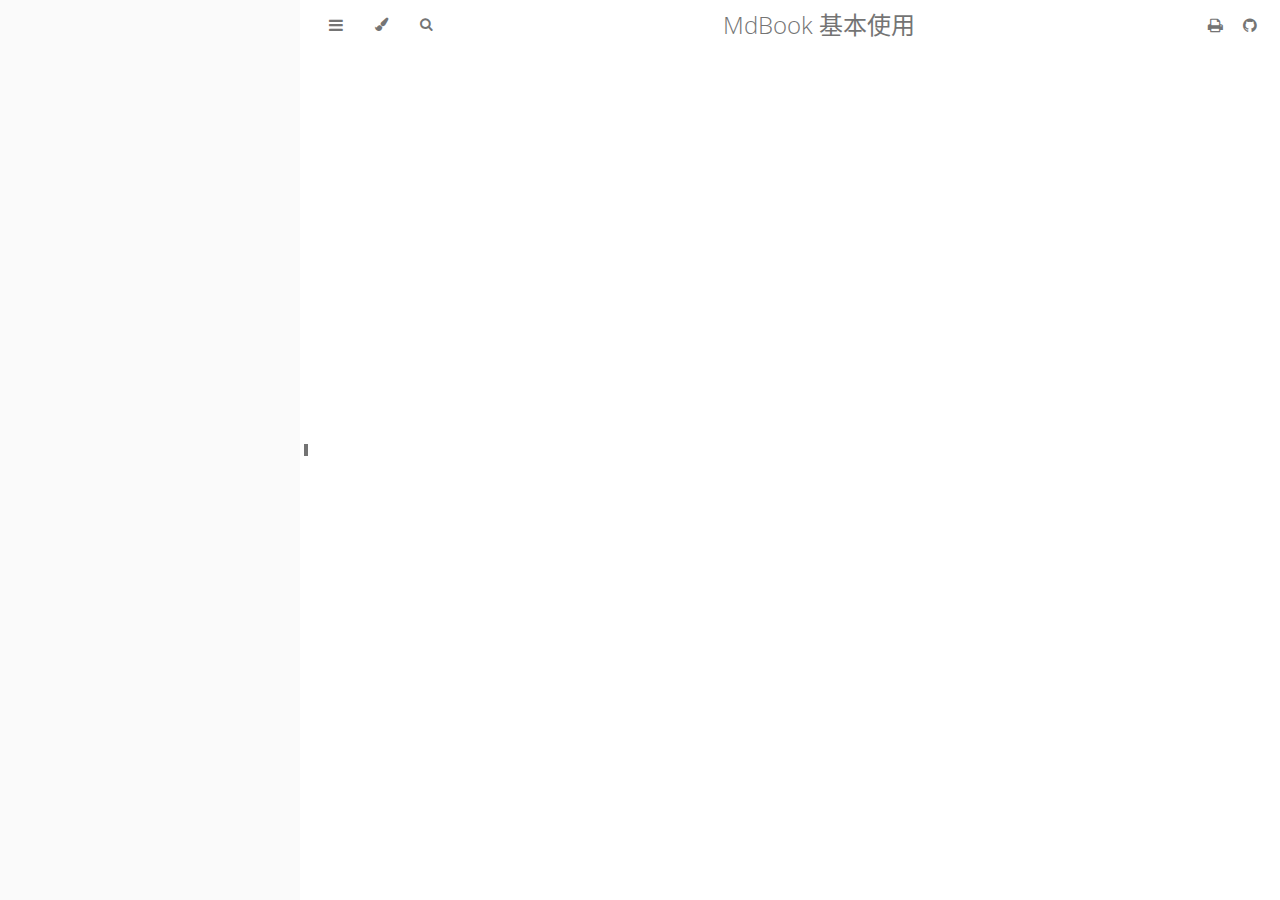
==== print.html @ 95b058eb "deploy: 6435082d6985dd4892aabf4ceaf1c419d414a7df" ====
<!DOCTYPE HTML>
<html lang="zh-CN" class="light" dir="ltr">
    <head>
        <!-- Book generated using mdBook -->
        <meta charset="UTF-8">
        <title>MdBook 基本使用</title>
        <meta name="robots" content="noindex">


        <!-- Custom HTML head -->
        
        <meta name="description" content="">
        <meta name="viewport" content="width=device-width, initial-scale=1">
        <meta name="theme-color" content="#ffffff">

        <link rel="icon" href="favicon.svg">
        <link rel="shortcut icon" href="favicon.png">
        <link rel="stylesheet" href="css/variables.css">
        <link rel="stylesheet" href="css/general.css">
        <link rel="stylesheet" href="css/chrome.css">
        <link rel="stylesheet" href="css/print.css" media="print">

        <!-- Fonts -->
        <link rel="stylesheet" href="FontAwesome/css/font-awesome.css">
        <link rel="stylesheet" href="fonts/fonts.css">

        <!-- Highlight.js Stylesheets -->
        <link rel="stylesheet" href="highlight.css">
        <link rel="stylesheet" href="tomorrow-night.css">
        <link rel="stylesheet" href="ayu-highlight.css">

        <!-- Custom theme stylesheets -->

    </head>
    <body class="sidebar-visible no-js">
    <div id="body-container">
        <!-- Provide site root to javascript -->
        <script>
            var path_to_root = "";
            var default_theme = window.matchMedia("(prefers-color-scheme: dark)").matches ? "navy" : "light";
        </script>

        <!-- Work around some values being stored in localStorage wrapped in quotes -->
        <script>
            try {
                var theme = localStorage.getItem('mdbook-theme');
                var sidebar = localStorage.getItem('mdbook-sidebar');

                if (theme.startsWith('"') && theme.endsWith('"')) {
                    localStorage.setItem('mdbook-theme', theme.slice(1, theme.length - 1));
                }

                if (sidebar.startsWith('"') && sidebar.endsWith('"')) {
                    localStorage.setItem('mdbook-sidebar', sidebar.slice(1, sidebar.length - 1));
                }
            } catch (e) { }
        </script>

        <!-- Set the theme before any content is loaded, prevents flash -->
        <script>
            var theme;
            try { theme = localStorage.getItem('mdbook-theme'); } catch(e) { }
            if (theme === null || theme === undefined) { theme = default_theme; }
            var html = document.querySelector('html');
            html.classList.remove('light')
            html.classList.add(theme);
            var body = document.querySelector('body');
            body.classList.remove('no-js')
            body.classList.add('js');
        </script>

        <input type="checkbox" id="sidebar-toggle-anchor" class="hidden">

        <!-- Hide / unhide sidebar before it is displayed -->
        <script>
            var body = document.querySelector('body');
            var sidebar = null;
            var sidebar_toggle = document.getElementById("sidebar-toggle-anchor");
            if (document.body.clientWidth >= 1080) {
                try { sidebar = localStorage.getItem('mdbook-sidebar'); } catch(e) { }
                sidebar = sidebar || 'visible';
            } else {
                sidebar = 'hidden';
            }
            sidebar_toggle.checked = sidebar === 'visible';
            body.classList.remove('sidebar-visible');
            body.classList.add("sidebar-" + sidebar);
        </script>

        <nav id="sidebar" class="sidebar" aria-label="Table of contents">
            <div class="sidebar-scrollbox">
                <ol class="chapter"></ol>
            </div>
            <div id="sidebar-resize-handle" class="sidebar-resize-handle">
                <div class="sidebar-resize-indicator"></div>
            </div>
        </nav>

        <!-- Track and set sidebar scroll position -->
        <script>
            var sidebarScrollbox = document.querySelector('#sidebar .sidebar-scrollbox');
            sidebarScrollbox.addEventListener('click', function(e) {
                if (e.target.tagName === 'A') {
                    sessionStorage.setItem('sidebar-scroll', sidebarScrollbox.scrollTop);
                }
            }, { passive: true });
            var sidebarScrollTop = sessionStorage.getItem('sidebar-scroll');
            sessionStorage.removeItem('sidebar-scroll');
            if (sidebarScrollTop) {
                // preserve sidebar scroll position when navigating via links within sidebar
                sidebarScrollbox.scrollTop = sidebarScrollTop;
            } else {
                // scroll sidebar to current active section when navigating via "next/previous chapter" buttons
                var activeSection = document.querySelector('#sidebar .active');
                if (activeSection) {
                    activeSection.scrollIntoView({ block: 'center' });
                }
            }
        </script>

        <div id="page-wrapper" class="page-wrapper">

            <div class="page">
                                <div id="menu-bar-hover-placeholder"></div>
                <div id="menu-bar" class="menu-bar sticky">
                    <div class="left-buttons">
                        <label id="sidebar-toggle" class="icon-button" for="sidebar-toggle-anchor" title="Toggle Table of Contents" aria-label="Toggle Table of Contents" aria-controls="sidebar">
                            <i class="fa fa-bars"></i>
                        </label>
                        <button id="theme-toggle" class="icon-button" type="button" title="Change theme" aria-label="Change theme" aria-haspopup="true" aria-expanded="false" aria-controls="theme-list">
                            <i class="fa fa-paint-brush"></i>
                        </button>
                        <ul id="theme-list" class="theme-popup" aria-label="Themes" role="menu">
                            <li role="none"><button role="menuitem" class="theme" id="light">Light</button></li>
                            <li role="none"><button role="menuitem" class="theme" id="rust">Rust</button></li>
                            <li role="none"><button role="menuitem" class="theme" id="coal">Coal</button></li>
                            <li role="none"><button role="menuitem" class="theme" id="navy">Navy</button></li>
                            <li role="none"><button role="menuitem" class="theme" id="ayu">Ayu</button></li>
                        </ul>
                        <button id="search-toggle" class="icon-button" type="button" title="Search. (Shortkey: s)" aria-label="Toggle Searchbar" aria-expanded="false" aria-keyshortcuts="S" aria-controls="searchbar">
                            <i class="fa fa-search"></i>
                        </button>
                    </div>

                    <h1 class="menu-title">MdBook 基本使用</h1>

                    <div class="right-buttons">
                        <a href="print.html" title="Print this book" aria-label="Print this book">
                            <i id="print-button" class="fa fa-print"></i>
                        </a>
                        <a href="https://github.com/watonyweng/mdbook" title="Git repository" aria-label="Git repository">
                            <i id="git-repository-button" class="fa fa-github"></i>
                        </a>

                    </div>
                </div>

                <div id="search-wrapper" class="hidden">
                    <form id="searchbar-outer" class="searchbar-outer">
                        <input type="search" id="searchbar" name="searchbar" placeholder="Search this book ..." aria-controls="searchresults-outer" aria-describedby="searchresults-header">
                    </form>
                    <div id="searchresults-outer" class="searchresults-outer hidden">
                        <div id="searchresults-header" class="searchresults-header"></div>
                        <ul id="searchresults">
                        </ul>
                    </div>
                </div>

                <!-- Apply ARIA attributes after the sidebar and the sidebar toggle button are added to the DOM -->
                <script>
                    document.getElementById('sidebar-toggle').setAttribute('aria-expanded', sidebar === 'visible');
                    document.getElementById('sidebar').setAttribute('aria-hidden', sidebar !== 'visible');
                    Array.from(document.querySelectorAll('#sidebar a')).forEach(function(link) {
                        link.setAttribute('tabIndex', sidebar === 'visible' ? 0 : -1);
                    });
                </script>

                <div id="content" class="content">
                    <main>
                        
                    </main>

                    <nav class="nav-wrapper" aria-label="Page navigation">
                        <!-- Mobile navigation buttons -->


                        <div style="clear: both"></div>
                    </nav>
                </div>
            </div>

            <nav class="nav-wide-wrapper" aria-label="Page navigation">

            </nav>

        </div>




        <script>
            window.playground_copyable = true;
        </script>


        <script src="elasticlunr.min.js"></script>
        <script src="mark.min.js"></script>
        <script src="searcher.js"></script>

        <script src="clipboard.min.js"></script>
        <script src="highlight.js"></script>
        <script src="book.js"></script>

        <!-- Custom JS scripts -->

        <script>
        window.addEventListener('load', function() {
            window.setTimeout(window.print, 100);
        });
        </script>

    </div>
    </body>
</html>
---- css/variables.css ----
/* Globals */

:root {
    --sidebar-width: 300px;
    --sidebar-resize-indicator-width: 8px;
    --sidebar-resize-indicator-space: 2px;
    --page-padding: 15px;
    --content-max-width: 750px;
    --menu-bar-height: 50px;
    --mono-font: "Source Code Pro", Consolas, "Ubuntu Mono", Menlo, "DejaVu Sans Mono", monospace, monospace;
    --code-font-size: 0.875em /* please adjust the ace font size accordingly in editor.js */
}

/* Themes */

.ayu {
    --bg: hsl(210, 25%, 8%);
    --fg: #c5c5c5;

    --sidebar-bg: #14191f;
    --sidebar-fg: #c8c9db;
    --sidebar-non-existant: #5c6773;
    --sidebar-active: #ffb454;
    --sidebar-spacer: #2d334f;

    --scrollbar: var(--sidebar-fg);

    --icons: #737480;
    --icons-hover: #b7b9cc;

    --links: #0096cf;

    --inline-code-color: #ffb454;

    --theme-popup-bg: #14191f;
    --theme-popup-border: #5c6773;
    --theme-hover: #191f26;

    --quote-bg: hsl(226, 15%, 17%);
    --quote-border: hsl(226, 15%, 22%);

    --warning-border: #ff8e00;

    --table-border-color: hsl(210, 25%, 13%);
    --table-header-bg: hsl(210, 25%, 28%);
    --table-alternate-bg: hsl(210, 25%, 11%);

    --searchbar-border-color: #848484;
    --searchbar-bg: #424242;
    --searchbar-fg: #fff;
    --searchbar-shadow-color: #d4c89f;
    --searchresults-header-fg: #666;
    --searchresults-border-color: #888;
    --searchresults-li-bg: #252932;
    --search-mark-bg: #e3b171;

    --color-scheme: dark;
}

.coal {
    --bg: hsl(200, 7%, 8%);
    --fg: #98a3ad;

    --sidebar-bg: #292c2f;
    --sidebar-fg: #a1adb8;
    --sidebar-non-existant: #505254;
    --sidebar-active: #3473ad;
    --sidebar-spacer: #393939;

    --scrollbar: var(--sidebar-fg);

    --icons: #43484d;
    --icons-hover: #b3c0cc;

    --links: #2b79a2;

    --inline-code-color: #c5c8c6;

    --theme-popup-bg: #141617;
    --theme-popup-border: #43484d;
    --theme-hover: #1f2124;

    --quote-bg: hsl(234, 21%, 18%);
    --quote-border: hsl(234, 21%, 23%);

    --warning-border: #ff8e00;

    --table-border-color: hsl(200, 7%, 13%);
    --table-header-bg: hsl(200, 7%, 28%);
    --table-alternate-bg: hsl(200, 7%, 11%);

    --searchbar-border-color: #aaa;
    --searchbar-bg: #b7b7b7;
    --searchbar-fg: #000;
    --searchbar-shadow-color: #aaa;
    --searchresults-header-fg: #666;
    --searchresults-border-color: #98a3ad;
    --searchresults-li-bg: #2b2b2f;
    --search-mark-bg: #355c7d;

    --color-scheme: dark;
}

.light {
    --bg: hsl(0, 0%, 100%);
    --fg: hsl(0, 0%, 0%);

    --sidebar-bg: #fafafa;
    --sidebar-fg: hsl(0, 0%, 0%);
    --sidebar-non-existant: #aaaaaa;
    --sidebar-active: #1f1fff;
    --sidebar-spacer: #f4f4f4;

    --scrollbar: #8F8F8F;

    --icons: #747474;
    --icons-hover: #000000;

    --links: #20609f;

    --inline-code-color: #301900;

    --theme-popup-bg: #fafafa;
    --theme-popup-border: #cccccc;
    --theme-hover: #e6e6e6;

    --quote-bg: hsl(197, 37%, 96%);
    --quote-border: hsl(197, 37%, 91%);

    --warning-border: #ff8e00;

    --table-border-color: hsl(0, 0%, 95%);
    --table-header-bg: hsl(0, 0%, 80%);
    --table-alternate-bg: hsl(0, 0%, 97%);

    --searchbar-border-color: #aaa;
    --searchbar-bg: #fafafa;
    --searchbar-fg: #000;
    --searchbar-shadow-color: #aaa;
    --searchresults-header-fg: #666;
    --searchresults-border-color: #888;
    --searchresults-li-bg: #e4f2fe;
    --search-mark-bg: #a2cff5;

    --color-scheme: light;
}

.navy {
    --bg: hsl(226, 23%, 11%);
    --fg: #bcbdd0;

    --sidebar-bg: #282d3f;
    --sidebar-fg: #c8c9db;
    --sidebar-non-existant: #505274;
    --sidebar-active: #2b79a2;
    --sidebar-spacer: #2d334f;

    --scrollbar: var(--sidebar-fg);

    --icons: #737480;
    --icons-hover: #b7b9cc;

    --links: #2b79a2;

    --inline-code-color: #c5c8c6;

    --theme-popup-bg: #161923;
    --theme-popup-border: #737480;
    --theme-hover: #282e40;

    --quote-bg: hsl(226, 15%, 17%);
    --quote-border: hsl(226, 15%, 22%);

    --warning-border: #ff8e00;

    --table-border-color: hsl(226, 23%, 16%);
    --table-header-bg: hsl(226, 23%, 31%);
    --table-alternate-bg: hsl(226, 23%, 14%);

    --searchbar-border-color: #aaa;
    --searchbar-bg: #aeaec6;
    --searchbar-fg: #000;
    --searchbar-shadow-color: #aaa;
    --searchresults-header-fg: #5f5f71;
    --searchresults-border-color: #5c5c68;
    --searchresults-li-bg: #242430;
    --search-mark-bg: #a2cff5;

    --color-scheme: dark;
}

.rust {
    --bg: hsl(60, 9%, 87%);
    --fg: #262625;

    --sidebar-bg: #3b2e2a;
    --sidebar-fg: #c8c9db;
    --sidebar-non-existant: #505254;
    --sidebar-active: #e69f67;
    --sidebar-spacer: #45373a;

    --scrollbar: var(--sidebar-fg);

    --icons: #737480;
    --icons-hover: #262625;

    --links: #2b79a2;

    --inline-code-color: #6e6b5e;

    --theme-popup-bg: #e1e1db;
    --theme-popup-border: #b38f6b;
    --theme-hover: #99908a;

    --quote-bg: hsl(60, 5%, 75%);
    --quote-border: hsl(60, 5%, 70%);

    --warning-border: #ff8e00;

    --table-border-color: hsl(60, 9%, 82%);
    --table-header-bg: #b3a497;
    --table-alternate-bg: hsl(60, 9%, 84%);

    --searchbar-border-color: #aaa;
    --searchbar-bg: #fafafa;
    --searchbar-fg: #000;
    --searchbar-shadow-color: #aaa;
    --searchresults-header-fg: #666;
    --searchresults-border-color: #888;
    --searchresults-li-bg: #dec2a2;
    --search-mark-bg: #e69f67;

    --color-scheme: light;
}

@media (prefers-color-scheme: dark) {
    .light.no-js {
        --bg: hsl(200, 7%, 8%);
        --fg: #98a3ad;

        --sidebar-bg: #292c2f;
        --sidebar-fg: #a1adb8;
        --sidebar-non-existant: #505254;
        --sidebar-active: #3473ad;
        --sidebar-spacer: #393939;

        --scrollbar: var(--sidebar-fg);

        --icons: #43484d;
        --icons-hover: #b3c0cc;

        --links: #2b79a2;

        --inline-code-color: #c5c8c6;

        --theme-popup-bg: #141617;
        --theme-popup-border: #43484d;
        --theme-hover: #1f2124;

        --quote-bg: hsl(234, 21%, 18%);
        --quote-border: hsl(234, 21%, 23%);

        --warning-border: #ff8e00;

        --table-border-color: hsl(200, 7%, 13%);
        --table-header-bg: hsl(200, 7%, 28%);
        --table-alternate-bg: hsl(200, 7%, 11%);

        --searchbar-border-color: #aaa;
        --searchbar-bg: #b7b7b7;
        --searchbar-fg: #000;
        --searchbar-shadow-color: #aaa;
        --searchresults-header-fg: #666;
        --searchresults-border-color: #98a3ad;
        --searchresults-li-bg: #2b2b2f;
        --search-mark-bg: #355c7d;
    }
}
---- css/general.css ----
/* Base styles and content styles */

@import 'variables.css';

:root {
    /* Browser default font-size is 16px, this way 1 rem = 10px */
    font-size: 62.5%;
    color-scheme: var(--color-scheme);
}

html {
    font-family: "Open Sans", sans-serif;
    color: var(--fg);
    background-color: var(--bg);
    text-size-adjust: none;
    -webkit-text-size-adjust: none;
}

body {
    margin: 0;
    font-size: 1.6rem;
    overflow-x: hidden;
}

code {
    font-family: var(--mono-font) !important;
    font-size: var(--code-font-size);
    direction: ltr !important;
}

/* make long words/inline code not x overflow */
main {
    overflow-wrap: break-word;
}

/* make wide tables scroll if they overflow */
.table-wrapper {
    overflow-x: auto;
}

/* Don't change font size in headers. */
h1 code, h2 code, h3 code, h4 code, h5 code, h6 code {
    font-size: unset;
}

.left { float: left; }
.right { float: right; }
.boring { opacity: 0.6; }
.hide-boring .boring { display: none; }
.hidden { display: none !important; }

h2, h3 { margin-block-start: 2.5em; }
h4, h5 { margin-block-start: 2em; }

.header + .header h3,
.header + .header h4,
.header + .header h5 {
    margin-block-start: 1em;
}

h1:target::before,
h2:target::before,
h3:target::before,
h4:target::before,
h5:target::before,
h6:target::before {
    display: inline-block;
    content: "»";
    margin-inline-start: -30px;
    width: 30px;
}

/* This is broken on Safari as of version 14, but is fixed
   in Safari Technology Preview 117 which I think will be Safari 14.2.
   https://bugs.webkit.org/show_bug.cgi?id=218076
*/
:target {
    /* Safari does not support logical properties */
    scroll-margin-top: calc(var(--menu-bar-height) + 0.5em);
}

.page {
    outline: 0;
    padding: 0 var(--page-padding);
    margin-block-start: calc(0px - var(--menu-bar-height)); /* Compensate for the #menu-bar-hover-placeholder */
}
.page-wrapper {
    box-sizing: border-box;
    background-color: var(--bg);
}
.no-js .page-wrapper,
.js:not(.sidebar-resizing) .page-wrapper {
    transition: margin-left 0.3s ease, transform 0.3s ease; /* Animation: slide away */
}
[dir=rtl] .js:not(.sidebar-resizing) .page-wrapper {
    transition: margin-right 0.3s ease, transform 0.3s ease; /* Animation: slide away */
}

.content {
    overflow-y: auto;
    padding: 0 5px 50px 5px;
}
.content main {
    margin-inline-start: auto;
    margin-inline-end: auto;
    max-width: var(--content-max-width);
}
.content p { line-height: 1.45em; }
.content ol { line-height: 1.45em; }
.content ul { line-height: 1.45em; }
.content a { text-decoration: none; }
.content a:hover { text-decoration: underline; }
.content img, .content video { max-width: 100%; }
.content .header:link,
.content .header:visited {
    color: var(--fg);
}
.content .header:link,
.content .header:visited:hover {
    text-decoration: none;
}

table {
    margin: 0 auto;
    border-collapse: collapse;
}
table td {
    padding: 3px 20px;
    border: 1px var(--table-border-color) solid;
}
table thead {
    background: var(--table-header-bg);
}
table thead td {
    font-weight: 700;
    border: none;
}
table thead th {
    padding: 3px 20px;
}
table thead tr {
    border: 1px var(--table-header-bg) solid;
}
/* Alternate background colors for rows */
table tbody tr:nth-child(2n) {
    background: var(--table-alternate-bg);
}


blockquote {
    margin: 20px 0;
    padding: 0 20px;
    color: var(--fg);
    background-color: var(--quote-bg);
    border-block-start: .1em solid var(--quote-border);
    border-block-end: .1em solid var(--quote-border);
}

.warning {
    margin: 20px;
    padding: 0 20px;
    border-inline-start: 2px solid var(--warning-border);
}

.warning:before {
    position: absolute;
    width: 3rem;
    height: 3rem;
    margin-inline-start: calc(-1.5rem - 21px);
    content: "ⓘ";
    text-align: center;
    background-color: var(--bg);
    color: var(--warning-border);
    font-weight: bold;
    font-size: 2rem;
}

blockquote .warning:before {
    background-color: var(--quote-bg);
}

kbd {
    background-color: var(--table-border-color);
    border-radius: 4px;
    border: solid 1px var(--theme-popup-border);
    box-shadow: inset 0 -1px 0 var(--theme-hover);
    display: inline-block;
    font-size: var(--code-font-size);
    font-family: var(--mono-font);
    line-height: 10px;
    padding: 4px 5px;
    vertical-align: middle;
}

:not(.footnote-definition) + .footnote-definition,
.footnote-definition + :not(.footnote-definition) {
    margin-block-start: 2em;
}
.footnote-definition {
    font-size: 0.9em;
    margin: 0.5em 0;
}
.footnote-definition p {
    display: inline;
}

.tooltiptext {
    position: absolute;
    visibility: hidden;
    color: #fff;
    background-color: #333;
    transform: translateX(-50%); /* Center by moving tooltip 50% of its width left */
    left: -8px; /* Half of the width of the icon */
    top: -35px;
    font-size: 0.8em;
    text-align: center;
    border-radius: 6px;
    padding: 5px 8px;
    margin: 5px;
    z-index: 1000;
}
.tooltipped .tooltiptext {
    visibility: visible;
}

.chapter li.part-title {
    color: var(--sidebar-fg);
    margin: 5px 0px;
    font-weight: bold;
}

.result-no-output {
    font-style: italic;
}
---- css/chrome.css ----
/* CSS for UI elements (a.k.a. chrome) */

@import 'variables.css';

html {
    scrollbar-color: var(--scrollbar) var(--bg);
}
#searchresults a,
.content a:link,
a:visited,
a > .hljs {
    color: var(--links);
}

/*
    body-container is necessary because mobile browsers don't seem to like
    overflow-x on the body tag when there is a <meta name="viewport"> tag.
*/
#body-container {
    /*
        This is used when the sidebar pushes the body content off the side of
        the screen on small screens. Without it, dragging on mobile Safari
        will want to reposition the viewport in a weird way.
    */
    overflow-x: clip;
}

/* Menu Bar */

#menu-bar,
#menu-bar-hover-placeholder {
    z-index: 101;
    margin: auto calc(0px - var(--page-padding));
}
#menu-bar {
    position: relative;
    display: flex;
    flex-wrap: wrap;
    background-color: var(--bg);
    border-block-end-color: var(--bg);
    border-block-end-width: 1px;
    border-block-end-style: solid;
}
#menu-bar.sticky,
.js #menu-bar-hover-placeholder:hover + #menu-bar,
.js #menu-bar:hover,
.js.sidebar-visible #menu-bar {
    position: -webkit-sticky;
    position: sticky;
    top: 0 !important;
}
#menu-bar-hover-placeholder {
    position: sticky;
    position: -webkit-sticky;
    top: 0;
    height: var(--menu-bar-height);
}
#menu-bar.bordered {
    border-block-end-color: var(--table-border-color);
}
#menu-bar i, #menu-bar .icon-button {
    position: relative;
    padding: 0 8px;
    z-index: 10;
    line-height: var(--menu-bar-height);
    cursor: pointer;
    transition: color 0.5s;
}
@media only screen and (max-width: 420px) {
    #menu-bar i, #menu-bar .icon-button {
        padding: 0 5px;
    }
}

.icon-button {
    border: none;
    background: none;
    padding: 0;
    color: inherit;
}
.icon-button i {
    margin: 0;
}

.right-buttons {
    margin: 0 15px;
}
.right-buttons a {
    text-decoration: none;
}

.left-buttons {
    display: flex;
    margin: 0 5px;
}
.no-js .left-buttons button {
    display: none;
}

.menu-title {
    display: inline-block;
    font-weight: 200;
    font-size: 2.4rem;
    line-height: var(--menu-bar-height);
    text-align: center;
    margin: 0;
    flex: 1;
    white-space: nowrap;
    overflow: hidden;
    text-overflow: ellipsis;
}
.js .menu-title {
    cursor: pointer;
}

.menu-bar,
.menu-bar:visited,
.nav-chapters,
.nav-chapters:visited,
.mobile-nav-chapters,
.mobile-nav-chapters:visited,
.menu-bar .icon-button,
.menu-bar a i {
    color: var(--icons);
}

.menu-bar i:hover,
.menu-bar .icon-button:hover,
.nav-chapters:hover,
.mobile-nav-chapters i:hover {
    color: var(--icons-hover);
}

/* Nav Icons */

.nav-chapters {
    font-size: 2.5em;
    text-align: center;
    text-decoration: none;

    position: fixed;
    top: 0;
    bottom: 0;
    margin: 0;
    max-width: 150px;
    min-width: 90px;

    display: flex;
    justify-content: center;
    align-content: center;
    flex-direction: column;

    transition: color 0.5s, background-color 0.5s;
}

.nav-chapters:hover {
    text-decoration: none;
    background-color: var(--theme-hover);
    transition: background-color 0.15s, color 0.15s;
}

.nav-wrapper {
    margin-block-start: 50px;
    display: none;
}

.mobile-nav-chapters {
    font-size: 2.5em;
    text-align: center;
    text-decoration: none;
    width: 90px;
    border-radius: 5px;
    background-color: var(--sidebar-bg);
}

/* Only Firefox supports flow-relative values */
.previous { float: left; }
[dir=rtl] .previous { float: right; }

/* Only Firefox supports flow-relative values */
.next {
    float: right;
    right: var(--page-padding);
}
[dir=rtl] .next {
    float: left;
    right: unset;
    left: var(--page-padding);
}

/* Use the correct buttons for RTL layouts*/
[dir=rtl] .previous i.fa-angle-left:before {content:"\f105";}
[dir=rtl] .next i.fa-angle-right:before { content:"\f104"; }

@media only screen and (max-width: 1080px) {
    .nav-wide-wrapper { display: none; }
    .nav-wrapper { display: block; }
}

/* sidebar-visible */
@media only screen and (max-width: 1380px) {
    #sidebar-toggle-anchor:checked ~ .page-wrapper .nav-wide-wrapper { display: none; }
    #sidebar-toggle-anchor:checked ~ .page-wrapper .nav-wrapper { display: block; }
}

/* Inline code */

:not(pre) > .hljs {
    display: inline;
    padding: 0.1em 0.3em;
    border-radius: 3px;
}

:not(pre):not(a) > .hljs {
    color: var(--inline-code-color);
    overflow-x: initial;
}

a:hover > .hljs {
    text-decoration: underline;
}

pre {
    position: relative;
}
pre > .buttons {
    position: absolute;
    z-index: 100;
    right: 0px;
    top: 2px;
    margin: 0px;
    padding: 2px 0px;

    color: var(--sidebar-fg);
    cursor: pointer;
    visibility: hidden;
    opacity: 0;
    transition: visibility 0.1s linear, opacity 0.1s linear;
}
pre:hover > .buttons {
    visibility: visible;
    opacity: 1
}
pre > .buttons :hover {
    color: var(--sidebar-active);
    border-color: var(--icons-hover);
    background-color: var(--theme-hover);
}
pre > .buttons i {
    margin-inline-start: 8px;
}
pre > .buttons button {
    cursor: inherit;
    margin: 0px 5px;
    padding: 3px 5px;
    font-size: 14px;

    border-style: solid;
    border-width: 1px;
    border-radius: 4px;
    border-color: var(--icons);
    background-color: var(--theme-popup-bg);
    transition: 100ms;
    transition-property: color,border-color,background-color;
    color: var(--icons);
}
@media (pointer: coarse) {
    pre > .buttons button {
        /* On mobile, make it easier to tap buttons. */
        padding: 0.3rem 1rem;
    }

    .sidebar-resize-indicator {
        /* Hide resize indicator on devices with limited accuracy */
        display: none;
    }
}
pre > code {
    display: block;
    padding: 1rem;
}

/* FIXME: ACE editors overlap their buttons because ACE does absolute
   positioning within the code block which breaks padding. The only solution I
   can think of is to move the padding to the outer pre tag (or insert a div
   wrapper), but that would require fixing a whole bunch of CSS rules.
*/
.hljs.ace_editor {
  padding: 0rem 0rem;
}

pre > .result {
    margin-block-start: 10px;
}

/* Search */

#searchresults a {
    text-decoration: none;
}

mark {
    border-radius: 2px;
    padding-block-start: 0;
    padding-block-end: 1px;
    padding-inline-start: 3px;
    padding-inline-end: 3px;
    margin-block-start: 0;
    margin-block-end: -1px;
    margin-inline-start: -3px;
    margin-inline-end: -3px;
    background-color: var(--search-mark-bg);
    transition: background-color 300ms linear;
    cursor: pointer;
}

mark.fade-out {
    background-color: rgba(0,0,0,0) !important;
    cursor: auto;
}

.searchbar-outer {
    margin-inline-start: auto;
    margin-inline-end: auto;
    max-width: var(--content-max-width);
}

#searchbar {
    width: 100%;
    margin-block-start: 5px;
    margin-block-end: 0;
    margin-inline-start: auto;
    margin-inline-end: auto;
    padding: 10px 16px;
    transition: box-shadow 300ms ease-in-out;
    border: 1px solid var(--searchbar-border-color);
    border-radius: 3px;
    background-color: var(--searchbar-bg);
    color: var(--searchbar-fg);
}
#searchbar:focus,
#searchbar.active {
    box-shadow: 0 0 3px var(--searchbar-shadow-color);
}

.searchresults-header {
    font-weight: bold;
    font-size: 1em;
    padding-block-start: 18px;
    padding-block-end: 0;
    padding-inline-start: 5px;
    padding-inline-end: 0;
    color: var(--searchresults-header-fg);
}

.searchresults-outer {
    margin-inline-start: auto;
    margin-inline-end: auto;
    max-width: var(--content-max-width);
    border-block-end: 1px dashed var(--searchresults-border-color);
}

ul#searchresults {
    list-style: none;
    padding-inline-start: 20px;
}
ul#searchresults li {
    margin: 10px 0px;
    padding: 2px;
    border-radius: 2px;
}
ul#searchresults li.focus {
    background-color: var(--searchresults-li-bg);
}
ul#searchresults span.teaser {
    display: block;
    clear: both;
    margin-block-start: 5px;
    margin-block-end: 0;
    margin-inline-start: 20px;
    margin-inline-end: 0;
    font-size: 0.8em;
}
ul#searchresults span.teaser em {
    font-weight: bold;
    font-style: normal;
}

/* Sidebar */

.sidebar {
    position: fixed;
    left: 0;
    top: 0;
    bottom: 0;
    width: var(--sidebar-width);
    font-size: 0.875em;
    box-sizing: border-box;
    -webkit-overflow-scrolling: touch;
    overscroll-behavior-y: contain;
    background-color: var(--sidebar-bg);
    color: var(--sidebar-fg);
}
[dir=rtl] .sidebar { left: unset; right: 0; }
.sidebar-resizing {
    -moz-user-select: none;
    -webkit-user-select: none;
    -ms-user-select: none;
    user-select: none;
}
.no-js .sidebar,
.js:not(.sidebar-resizing) .sidebar {
    transition: transform 0.3s; /* Animation: slide away */
}
.sidebar code {
    line-height: 2em;
}
.sidebar .sidebar-scrollbox {
    overflow-y: auto;
    position: absolute;
    top: 0;
    bottom: 0;
    left: 0;
    right: 0;
    padding: 10px 10px;
}
.sidebar .sidebar-resize-handle {
    position: absolute;
    cursor: col-resize;
    width: 0;
    right: calc(var(--sidebar-resize-indicator-width) * -1);
    top: 0;
    bottom: 0;
    display: flex;
    align-items: center;
}

.sidebar-resize-handle .sidebar-resize-indicator {
    width: 100%;
    height: 12px;
    background-color: var(--icons);
    margin-inline-start: var(--sidebar-resize-indicator-space);
}

[dir=rtl] .sidebar .sidebar-resize-handle {
    left: calc(var(--sidebar-resize-indicator-width) * -1);
    right: unset;
}
.js .sidebar .sidebar-resize-handle {
    cursor: col-resize;
    width: calc(var(--sidebar-resize-indicator-width) - var(--sidebar-resize-indicator-space));
}
/* sidebar-hidden */
#sidebar-toggle-anchor:not(:checked) ~ .sidebar {
    transform: translateX(calc(0px - var(--sidebar-width) - var(--sidebar-resize-indicator-width)));
    z-index: -1;
}
[dir=rtl] #sidebar-toggle-anchor:not(:checked) ~ .sidebar {
    transform: translateX(calc(var(--sidebar-width) + var(--sidebar-resize-indicator-width)));
}
.sidebar::-webkit-scrollbar {
    background: var(--sidebar-bg);
}
.sidebar::-webkit-scrollbar-thumb {
    background: var(--scrollbar);
}

/* sidebar-visible */
#sidebar-toggle-anchor:checked ~ .page-wrapper {
    transform: translateX(calc(var(--sidebar-width) + var(--sidebar-resize-indicator-width)));
}
[dir=rtl] #sidebar-toggle-anchor:checked ~ .page-wrapper {
    transform: translateX(calc(0px - var(--sidebar-width) - var(--sidebar-resize-indicator-width)));
}
@media only screen and (min-width: 620px) {
    #sidebar-toggle-anchor:checked ~ .page-wrapper {
        transform: none;
        margin-inline-start: calc(var(--sidebar-width) + var(--sidebar-resize-indicator-width));
    }
    [dir=rtl] #sidebar-toggle-anchor:checked ~ .page-wrapper {
        transform: none;
    }
}

.chapter {
    list-style: none outside none;
    padding-inline-start: 0;
    line-height: 2.2em;
}

.chapter ol {
    width: 100%;
}

.chapter li {
    display: flex;
    color: var(--sidebar-non-existant);
}
.chapter li a {
    display: block;
    padding: 0;
    text-decoration: none;
    color: var(--sidebar-fg);
}

.chapter li a:hover {
    color: var(--sidebar-active);
}

.chapter li a.active {
    color: var(--sidebar-active);
}

.chapter li > a.toggle {
    cursor: pointer;
    display: block;
    margin-inline-start: auto;
    padding: 0 10px;
    user-select: none;
    opacity: 0.68;
}

.chapter li > a.toggle div {
    transition: transform 0.5s;
}

/* collapse the section */
.chapter li:not(.expanded) + li > ol {
    display: none;
}

.chapter li.chapter-item {
    line-height: 1.5em;
    margin-block-start: 0.6em;
}

.chapter li.expanded > a.toggle div {
    transform: rotate(90deg);
}

.spacer {
    width: 100%;
    height: 3px;
    margin: 5px 0px;
}
.chapter .spacer {
    background-color: var(--sidebar-spacer);
}

@media (-moz-touch-enabled: 1), (pointer: coarse) {
    .chapter li a { padding: 5px 0; }
    .spacer { margin: 10px 0; }
}

.section {
    list-style: none outside none;
    padding-inline-start: 20px;
    line-height: 1.9em;
}

/* Theme Menu Popup */

.theme-popup {
    position: absolute;
    left: 10px;
    top: var(--menu-bar-height);
    z-index: 1000;
    border-radius: 4px;
    font-size: 0.7em;
    color: var(--fg);
    background: var(--theme-popup-bg);
    border: 1px solid var(--theme-popup-border);
    margin: 0;
    padding: 0;
    list-style: none;
    display: none;
    /* Don't let the children's background extend past the rounded corners. */
    overflow: hidden;
}
[dir=rtl] .theme-popup { left: unset;  right: 10px; }
.theme-popup .default {
    color: var(--icons);
}
.theme-popup .theme {
    width: 100%;
    border: 0;
    margin: 0;
    padding: 2px 20px;
    line-height: 25px;
    white-space: nowrap;
    text-align: start;
    cursor: pointer;
    color: inherit;
    background: inherit;
    font-size: inherit;
}
.theme-popup .theme:hover {
    background-color: var(--theme-hover);
}

.theme-selected::before {
    display: inline-block;
    content: "✓";
    margin-inline-start: -14px;
    width: 14px;
}
---- css/print.css ----
#sidebar,
#menu-bar,
.nav-chapters,
.mobile-nav-chapters {
    display: none;
}

#page-wrapper.page-wrapper {
    transform: none !important;
    margin-inline-start: 0px;
    overflow-y: initial;
}

#content {
    max-width: none;
    margin: 0;
    padding: 0;
}

.page {
    overflow-y: initial;
}

code {
    direction: ltr !important;
}

pre > .buttons {
    z-index: 2;
}

a, a:visited, a:active, a:hover {
    color: #4183c4;
    text-decoration: none;
}

h1, h2, h3, h4, h5, h6 {
    page-break-inside: avoid;
    page-break-after: avoid;
}

pre, code {
    page-break-inside: avoid;
    white-space: pre-wrap;
}

.fa {
    display: none !important;
}
---- fonts/fonts.css ----
/* Open Sans is licensed under the Apache License, Version 2.0. See http://www.apache.org/licenses/LICENSE-2.0 */
/* Source Code Pro is under the Open Font License. See https://scripts.sil.org/cms/scripts/page.php?site_id=nrsi&id=OFL */

/* open-sans-300 - latin_vietnamese_latin-ext_greek-ext_greek_cyrillic-ext_cyrillic */
@font-face {
  font-family: 'Open Sans';
  font-style: normal;
  font-weight: 300;
  src: local('Open Sans Light'), local('OpenSans-Light'),
       url('open-sans-v17-all-charsets-300.woff2') format('woff2');
}

/* open-sans-300italic - latin_vietnamese_latin-ext_greek-ext_greek_cyrillic-ext_cyrillic */
@font-face {
  font-family: 'Open Sans';
  font-style: italic;
  font-weight: 300;
  src: local('Open Sans Light Italic'), local('OpenSans-LightItalic'),
       url('open-sans-v17-all-charsets-300italic.woff2') format('woff2');
}

/* open-sans-regular - latin_vietnamese_latin-ext_greek-ext_greek_cyrillic-ext_cyrillic */
@font-face {
  font-family: 'Open Sans';
  font-style: normal;
  font-weight: 400;
  src: local('Open Sans Regular'), local('OpenSans-Regular'),
       url('open-sans-v17-all-charsets-regular.woff2') format('woff2');
}

/* open-sans-italic - latin_vietnamese_latin-ext_greek-ext_greek_cyrillic-ext_cyrillic */
@font-face {
  font-family: 'Open Sans';
  font-style: italic;
  font-weight: 400;
  src: local('Open Sans Italic'), local('OpenSans-Italic'),
       url('open-sans-v17-all-charsets-italic.woff2') format('woff2');
}

/* open-sans-600 - latin_vietnamese_latin-ext_greek-ext_greek_cyrillic-ext_cyrillic */
@font-face {
  font-family: 'Open Sans';
  font-style: normal;
  font-weight: 600;
  src: local('Open Sans SemiBold'), local('OpenSans-SemiBold'),
       url('open-sans-v17-all-charsets-600.woff2') format('woff2');
}

/* open-sans-600italic - latin_vietnamese_latin-ext_greek-ext_greek_cyrillic-ext_cyrillic */
@font-face {
  font-family: 'Open Sans';
  font-style: italic;
  font-weight: 600;
  src: local('Open Sans SemiBold Italic'), local('OpenSans-SemiBoldItalic'),
       url('open-sans-v17-all-charsets-600italic.woff2') format('woff2');
}

/* open-sans-700 - latin_vietnamese_latin-ext_greek-ext_greek_cyrillic-ext_cyrillic */
@font-face {
  font-family: 'Open Sans';
  font-style: normal;
  font-weight: 700;
  src: local('Open Sans Bold'), local('OpenSans-Bold'),
       url('open-sans-v17-all-charsets-700.woff2') format('woff2');
}

/* open-sans-700italic - latin_vietnamese_latin-ext_greek-ext_greek_cyrillic-ext_cyrillic */
@font-face {
  font-family: 'Open Sans';
  font-style: italic;
  font-weight: 700;
  src: local('Open Sans Bold Italic'), local('OpenSans-BoldItalic'),
       url('open-sans-v17-all-charsets-700italic.woff2') format('woff2');
}

/* open-sans-800 - latin_vietnamese_latin-ext_greek-ext_greek_cyrillic-ext_cyrillic */
@font-face {
  font-family: 'Open Sans';
  font-style: normal;
  font-weight: 800;
  src: local('Open Sans ExtraBold'), local('OpenSans-ExtraBold'),
       url('open-sans-v17-all-charsets-800.woff2') format('woff2');
}

/* open-sans-800italic - latin_vietnamese_latin-ext_greek-ext_greek_cyrillic-ext_cyrillic */
@font-face {
  font-family: 'Open Sans';
  font-style: italic;
  font-weight: 800;
  src: local('Open Sans ExtraBold Italic'), local('OpenSans-ExtraBoldItalic'),
       url('open-sans-v17-all-charsets-800italic.woff2') format('woff2');
}

/* source-code-pro-500 - latin_vietnamese_latin-ext_greek_cyrillic-ext_cyrillic */
@font-face {
  font-family: 'Source Code Pro';
  font-style: normal;
  font-weight: 500;
  src: url('source-code-pro-v11-all-charsets-500.woff2') format('woff2');
}
---- highlight.css ----
/*
 * An increased contrast highlighting scheme loosely based on the
 * "Base16 Atelier Dune Light" theme by Bram de Haan
 * (http://atelierbram.github.io/syntax-highlighting/atelier-schemes/dune)
 * Original Base16 color scheme by Chris Kempson
 * (https://github.com/chriskempson/base16)
 */

/* Comment */
.hljs-comment,
.hljs-quote {
  color: #575757;
}

/* Red */
.hljs-variable,
.hljs-template-variable,
.hljs-attribute,
.hljs-tag,
.hljs-name,
.hljs-regexp,
.hljs-link,
.hljs-name,
.hljs-selector-id,
.hljs-selector-class {
  color: #d70025;
}

/* Orange */
.hljs-number,
.hljs-meta,
.hljs-built_in,
.hljs-builtin-name,
.hljs-literal,
.hljs-type,
.hljs-params {
  color: #b21e00;
}

/* Green */
.hljs-string,
.hljs-symbol,
.hljs-bullet {
  color: #008200;
}

/* Blue */
.hljs-title,
.hljs-section {
  color: #0030f2;
}

/* Purple */
.hljs-keyword,
.hljs-selector-tag {
  color: #9d00ec;
}

.hljs {
  display: block;
  overflow-x: auto;
  background: #f6f7f6;
  color: #000;
}

.hljs-emphasis {
  font-style: italic;
}

.hljs-strong {
  font-weight: bold;
}

.hljs-addition {
  color: #22863a;
  background-color: #f0fff4;
}

.hljs-deletion {
  color: #b31d28;
  background-color: #ffeef0;
}
---- tomorrow-night.css ----
/* Tomorrow Night Theme */
/* https://github.com/jmblog/color-themes-for-highlightjs */
/* Original theme - https://github.com/chriskempson/tomorrow-theme */
/* https://github.com/jmblog/color-themes-for-highlightjs */

/* Tomorrow Comment */
.hljs-comment {
  color: #969896;
}

/* Tomorrow Red */
.hljs-variable,
.hljs-attribute,
.hljs-tag,
.hljs-regexp,
.ruby .hljs-constant,
.xml .hljs-tag .hljs-title,
.xml .hljs-pi,
.xml .hljs-doctype,
.html .hljs-doctype,
.css .hljs-id,
.css .hljs-class,
.css .hljs-pseudo {
  color: #cc6666;
}

/* Tomorrow Orange */
.hljs-number,
.hljs-preprocessor,
.hljs-pragma,
.hljs-built_in,
.hljs-literal,
.hljs-params,
.hljs-constant {
  color: #de935f;
}

/* Tomorrow Yellow */
.ruby .hljs-class .hljs-title,
.css .hljs-rule .hljs-attribute {
  color: #f0c674;
}

/* Tomorrow Green */
.hljs-string,
.hljs-value,
.hljs-inheritance,
.hljs-header,
.hljs-name,
.ruby .hljs-symbol,
.xml .hljs-cdata {
  color: #b5bd68;
}

/* Tomorrow Aqua */
.hljs-title,
.css .hljs-hexcolor {
  color: #8abeb7;
}

/* Tomorrow Blue */
.hljs-function,
.python .hljs-decorator,
.python .hljs-title,
.ruby .hljs-function .hljs-title,
.ruby .hljs-title .hljs-keyword,
.perl .hljs-sub,
.javascript .hljs-title,
.coffeescript .hljs-title {
  color: #81a2be;
}

/* Tomorrow Purple */
.hljs-keyword,
.javascript .hljs-function {
  color: #b294bb;
}

.hljs {
  display: block;
  overflow-x: auto;
  background: #1d1f21;
  color: #c5c8c6;
}

.coffeescript .javascript,
.javascript .xml,
.tex .hljs-formula,
.xml .javascript,
.xml .vbscript,
.xml .css,
.xml .hljs-cdata {
  opacity: 0.5;
}

.hljs-addition {
  color: #718c00;
}

.hljs-deletion {
  color: #c82829;
}
---- ayu-highlight.css ----
/*
Based off of the Ayu theme
Original by Dempfi (https://github.com/dempfi/ayu)
*/

.hljs {
  display: block;
  overflow-x: auto;
  background: #191f26;
  color: #e6e1cf;
}

.hljs-comment,
.hljs-quote {
  color: #5c6773;
  font-style: italic;
}

.hljs-variable,
.hljs-template-variable,
.hljs-attribute,
.hljs-attr,
.hljs-regexp,
.hljs-link,
.hljs-selector-id,
.hljs-selector-class {
  color: #ff7733;
}

.hljs-number,
.hljs-meta,
.hljs-builtin-name,
.hljs-literal,
.hljs-type,
.hljs-params {
  color: #ffee99;
}

.hljs-string,
.hljs-bullet {
  color: #b8cc52;
}

.hljs-title,
.hljs-built_in,
.hljs-section {
  color: #ffb454;
}

.hljs-keyword,
.hljs-selector-tag,
.hljs-symbol {
  color: #ff7733;
}

.hljs-name {
    color: #36a3d9;
}

.hljs-tag {
    color: #00568d;
}

.hljs-emphasis {
  font-style: italic;
}

.hljs-strong {
  font-weight: bold;
}

.hljs-addition {
  color: #91b362;
}

.hljs-deletion {
  color: #d96c75;
}
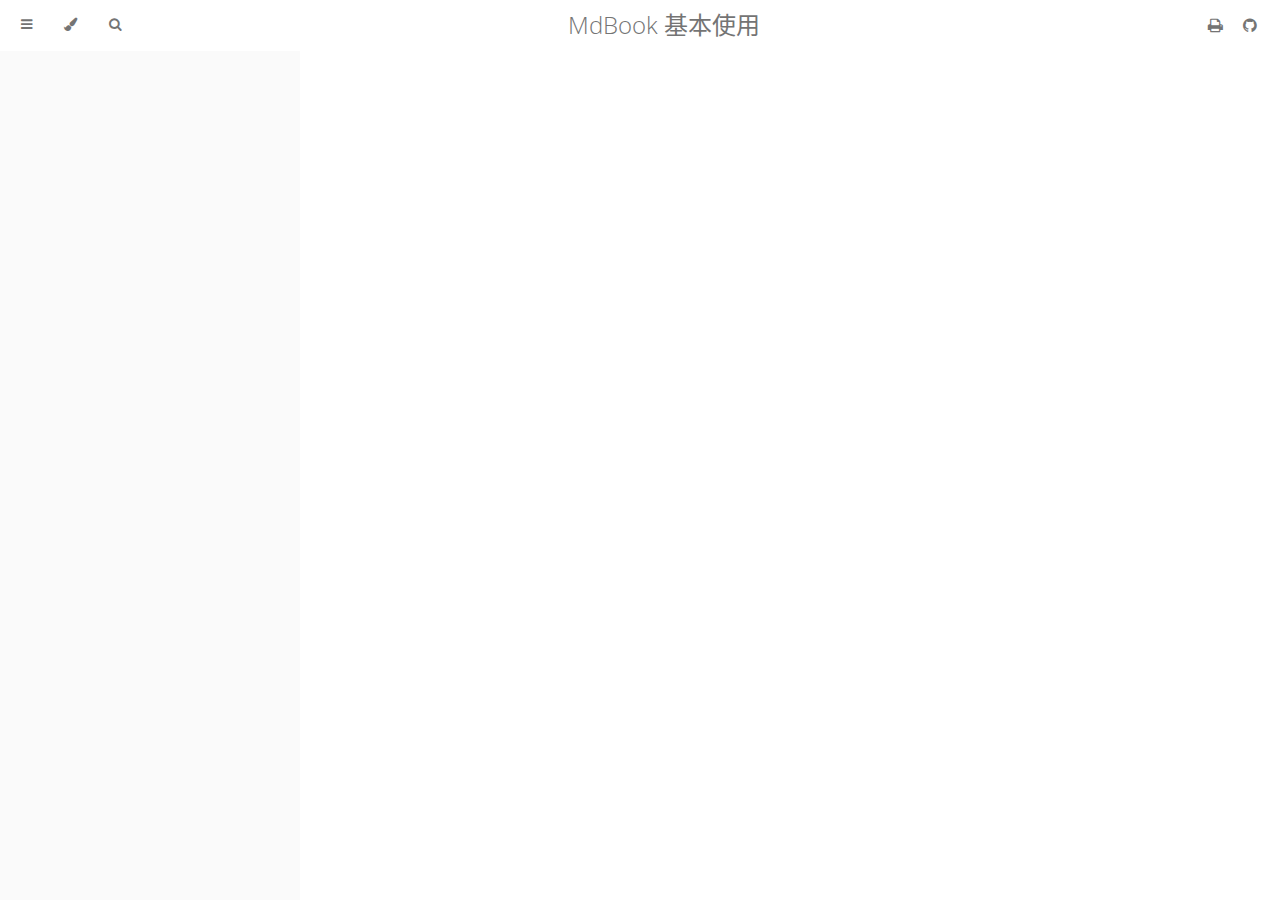
==== commit b5fd39dc: "deploy: 325dddf42aa934d71260f467d260e93cba63b29e" ====
--- a/print.html
+++ b/print.html
@@ -1,17 +1,18 @@
 <!DOCTYPE HTML>
-<html lang="zh-CN" class="light" dir="ltr">
+<html lang="zh-CN" class="sidebar-visible no-js light">
     <head>
         <!-- Book generated using mdBook -->
         <meta charset="UTF-8">
         <title>MdBook 基本使用</title>
-        <meta name="robots" content="noindex">
+        <meta name="robots" content="noindex" />
 
 
         <!-- Custom HTML head -->
         
+        <meta content="text/html; charset=utf-8" http-equiv="Content-Type">
         <meta name="description" content="">
         <meta name="viewport" content="width=device-width, initial-scale=1">
-        <meta name="theme-color" content="#ffffff">
+        <meta name="theme-color" content="#ffffff" />
 
         <link rel="icon" href="favicon.svg">
         <link rel="shortcut icon" href="favicon.png">
@@ -30,26 +31,25 @@
         <link rel="stylesheet" href="ayu-highlight.css">
 
         <!-- Custom theme stylesheets -->
+        <link rel="stylesheet" href="theme/style.css">
+
 
     </head>
-    <body class="sidebar-visible no-js">
-    <div id="body-container">
+    <body>
         <!-- Provide site root to javascript -->
-        <script>
+        <script type="text/javascript">
             var path_to_root = "";
             var default_theme = window.matchMedia("(prefers-color-scheme: dark)").matches ? "navy" : "light";
         </script>
 
         <!-- Work around some values being stored in localStorage wrapped in quotes -->
-        <script>
+        <script type="text/javascript">
             try {
                 var theme = localStorage.getItem('mdbook-theme');
                 var sidebar = localStorage.getItem('mdbook-sidebar');
-
                 if (theme.startsWith('"') && theme.endsWith('"')) {
                     localStorage.setItem('mdbook-theme', theme.slice(1, theme.length - 1));
                 }
-
                 if (sidebar.startsWith('"') && sidebar.endsWith('"')) {
                     localStorage.setItem('mdbook-sidebar', sidebar.slice(1, sidebar.length - 1));
                 }
@@ -57,81 +57,50 @@
         </script>
 
         <!-- Set the theme before any content is loaded, prevents flash -->
-        <script>
+        <script type="text/javascript">
             var theme;
             try { theme = localStorage.getItem('mdbook-theme'); } catch(e) { }
             if (theme === null || theme === undefined) { theme = default_theme; }
             var html = document.querySelector('html');
+            html.classList.remove('no-js')
             html.classList.remove('light')
             html.classList.add(theme);
-            var body = document.querySelector('body');
-            body.classList.remove('no-js')
-            body.classList.add('js');
+            html.classList.add('js');
         </script>
 
-        <input type="checkbox" id="sidebar-toggle-anchor" class="hidden">
-
         <!-- Hide / unhide sidebar before it is displayed -->
-        <script>
-            var body = document.querySelector('body');
-            var sidebar = null;
-            var sidebar_toggle = document.getElementById("sidebar-toggle-anchor");
+        <script type="text/javascript">
+            var html = document.querySelector('html');
+            var sidebar = 'hidden';
             if (document.body.clientWidth >= 1080) {
                 try { sidebar = localStorage.getItem('mdbook-sidebar'); } catch(e) { }
                 sidebar = sidebar || 'visible';
-            } else {
-                sidebar = 'hidden';
             }
-            sidebar_toggle.checked = sidebar === 'visible';
-            body.classList.remove('sidebar-visible');
-            body.classList.add("sidebar-" + sidebar);
+            html.classList.remove('sidebar-visible');
+            html.classList.add("sidebar-" + sidebar);
         </script>
 
         <nav id="sidebar" class="sidebar" aria-label="Table of contents">
             <div class="sidebar-scrollbox">
                 <ol class="chapter"></ol>
             </div>
-            <div id="sidebar-resize-handle" class="sidebar-resize-handle">
-                <div class="sidebar-resize-indicator"></div>
-            </div>
+            <div id="sidebar-resize-handle" class="sidebar-resize-handle"></div>
         </nav>
-
-        <!-- Track and set sidebar scroll position -->
-        <script>
-            var sidebarScrollbox = document.querySelector('#sidebar .sidebar-scrollbox');
-            sidebarScrollbox.addEventListener('click', function(e) {
-                if (e.target.tagName === 'A') {
-                    sessionStorage.setItem('sidebar-scroll', sidebarScrollbox.scrollTop);
-                }
-            }, { passive: true });
-            var sidebarScrollTop = sessionStorage.getItem('sidebar-scroll');
-            sessionStorage.removeItem('sidebar-scroll');
-            if (sidebarScrollTop) {
-                // preserve sidebar scroll position when navigating via links within sidebar
-                sidebarScrollbox.scrollTop = sidebarScrollTop;
-            } else {
-                // scroll sidebar to current active section when navigating via "next/previous chapter" buttons
-                var activeSection = document.querySelector('#sidebar .active');
-                if (activeSection) {
-                    activeSection.scrollIntoView({ block: 'center' });
-                }
-            }
-        </script>
 
         <div id="page-wrapper" class="page-wrapper">
 
             <div class="page">
                                 <div id="menu-bar-hover-placeholder"></div>
-                <div id="menu-bar" class="menu-bar sticky">
+                <div id="menu-bar" class="menu-bar sticky bordered">
                     <div class="left-buttons">
-                        <label id="sidebar-toggle" class="icon-button" for="sidebar-toggle-anchor" title="Toggle Table of Contents" aria-label="Toggle Table of Contents" aria-controls="sidebar">
+                        <button id="sidebar-toggle" class="icon-button" type="button" title="Toggle Table of Contents" aria-label="Toggle Table of Contents" aria-controls="sidebar">
                             <i class="fa fa-bars"></i>
-                        </label>
+                        </button>
                         <button id="theme-toggle" class="icon-button" type="button" title="Change theme" aria-label="Change theme" aria-haspopup="true" aria-expanded="false" aria-controls="theme-list">
                             <i class="fa fa-paint-brush"></i>
                         </button>
                         <ul id="theme-list" class="theme-popup" aria-label="Themes" role="menu">
-                            <li role="none"><button role="menuitem" class="theme" id="light">Light</button></li>
+                            <li role="none"><button role="menuitem" class="theme" id="light">Light (default)</button></li>
                             <li role="none"><button role="menuitem" class="theme" id="rust">Rust</button></li>
                             <li role="none"><button role="menuitem" class="theme" id="coal">Coal</button></li>
                             <li role="none"><button role="menuitem" class="theme" id="navy">Navy</button></li>
@@ -167,7 +136,7 @@
                 </div>
 
                 <!-- Apply ARIA attributes after the sidebar and the sidebar toggle button are added to the DOM -->
-                <script>
+                <script type="text/javascript">
                     document.getElementById('sidebar-toggle').setAttribute('aria-expanded', sidebar === 'visible');
                     document.getElementById('sidebar').setAttribute('aria-hidden', sidebar !== 'visible');
                     Array.from(document.querySelectorAll('#sidebar a')).forEach(function(link) {
@@ -176,8 +145,11 @@
                 </script>
 
                 <div id="content" class="content">
+                    <!-- Page table of contents -->
+                    <div class="sidetoc"><nav class="pagetoc"></nav></div>
                     <main>
                         
+                        <div id="giscus-container"></div>
                     </main>
 
                     <nav class="nav-wrapper" aria-label="Page navigation">
@@ -197,28 +169,30 @@
 
 
 
-
-        <script>
+        <script type="text/javascript">
             window.playground_copyable = true;
         </script>
 
 
-        <script src="elasticlunr.min.js"></script>
-        <script src="mark.min.js"></script>
-        <script src="searcher.js"></script>
+        <script src="elasticlunr.min.js" type="text/javascript" charset="utf-8"></script>
+        <script src="mark.min.js" type="text/javascript" charset="utf-8"></script>
+        <script src="searcher.js" type="text/javascript" charset="utf-8"></script>
 
-        <script src="clipboard.min.js"></script>
-        <script src="highlight.js"></script>
-        <script src="book.js"></script>
+        <script src="clipboard.min.js" type="text/javascript" charset="utf-8"></script>
+        <script src="highlight.js" type="text/javascript" charset="utf-8"></script>
+        <script src="book.js" type="text/javascript" charset="utf-8"></script>
+        <script type="text/javascript" charset="utf-8">
+        var pagePath = "print.md"
+        </script>
+
 
         <!-- Custom JS scripts -->
 
-        <script>
+        <script type="text/javascript">
         window.addEventListener('load', function() {
             window.setTimeout(window.print, 100);
         });
         </script>
 
-    </div>
     </body>
-</html>
+</html>--- a/theme/style.css
+++ b/theme/style.css
@@ -0,0 +1,99 @@
+@media only screen and (max-width: 1080px) {
+  .sidetoc {
+    display: none !important;
+  }
+}
+
+@media only screen and (min-width: 1080px) {
+  main {
+    position: relative;
+    padding-right: 170px;
+  }
+  .sidetoc {
+    margin-left: auto;
+    margin-right: auto;
+    left: calc(100% - 200px);
+    position: absolute;
+  }
+  .pagetoc {
+    position: fixed;
+    width: 200px;
+    height: calc(100vh - var(--menu-bar-height) - 10rem);
+    overflow: auto;
+    z-index: 1000;
+  }
+  .pagetoc a {
+    border-left: 1px solid var(--sidebar-bg);
+    color: var(--fg) !important;
+    display: block;
+    padding-bottom: 5px;
+    padding-top: 5px;
+    padding-left: 10px;
+    text-align: left;
+    text-decoration: none;
+    font-size: 1.2rem;
+  }
+  .pagetoc a:hover,
+  .pagetoc a.active {
+    background: var(--sidebar-bg);
+    color: var(--sidebar-fg) !important;
+  }
+  .pagetoc .active {
+    background: var(--sidebar-bg);
+    color: var(--sidebar-fg);
+  }
+}
+
+.page-footer {
+  margin-top: 50px;
+  border-top: 1px solid #ccc;
+  overflow: hidden;
+  padding: 10px 0;
+  color: gray;
+}
+
+.chapter li.chapter-item {
+  color: #939da3;
+  margin-top: 1rem;
+}
+
+::-webkit-scrollbar {
+  width: 5px;
+  height: 5px;
+}
+
+table {
+  margin-left: 0 !important;
+}
+
+@media only screen and (max-width: 2560px) {
+  .nav-wide-wrapper {
+    display: none;
+  }
+  .nav-wrapper {
+    display: block;
+  }
+}
+@media only screen and (max-width: 2560px) {
+  .sidebar-visible .nav-wide-wrapper {
+    display: none;
+  }
+  .sidebar-visible .nav-wrapper {
+    display: block;
+  }
+}
+
+code {
+  word-break: break-word;
+}
+
+code.editable,
+.ace_scroller {
+  top: 10px;
+}
+
+.chapter .spacer {
+  background-color: #99ccff;
+  height: 2px;
+  margin-top: 8px;
+}
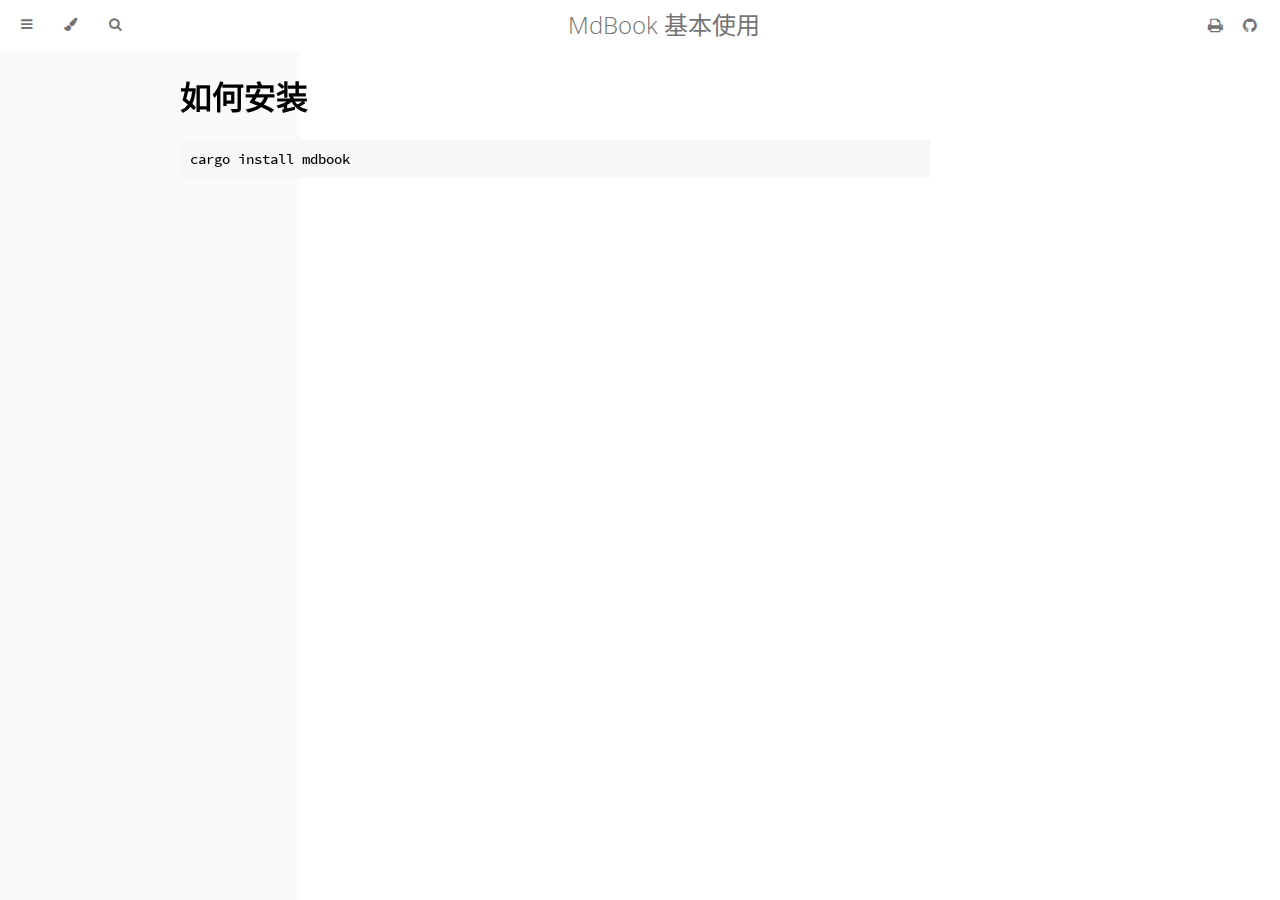
==== commit 8616c00b: "deploy: 25be8a67e2591d5e1839d22e617fb0b9d6bdc4de" ====
--- a/print.html
+++ b/print.html
@@ -82,7 +82,7 @@
 
         <nav id="sidebar" class="sidebar" aria-label="Table of contents">
             <div class="sidebar-scrollbox">
-                <ol class="chapter"></ol>
+                <ol class="chapter"><li class="chapter-item expanded affix "><a href="index.html">Introduction</a></li></ol>
             </div>
             <div id="sidebar-resize-handle" class="sidebar-resize-handle"></div>
         </nav>
@@ -148,7 +148,10 @@
                     <!-- Page table of contents -->
                     <div class="sidetoc"><nav class="pagetoc"></nav></div>
                     <main>
-                        
+                        <h1 id="如何安装"><a class="header" href="#如何安装">如何安装</a></h1>
+<pre><code class="language-sh">cargo install mdbook
+</code></pre>
+
                         <div id="giscus-container"></div>
                     </main>
 
